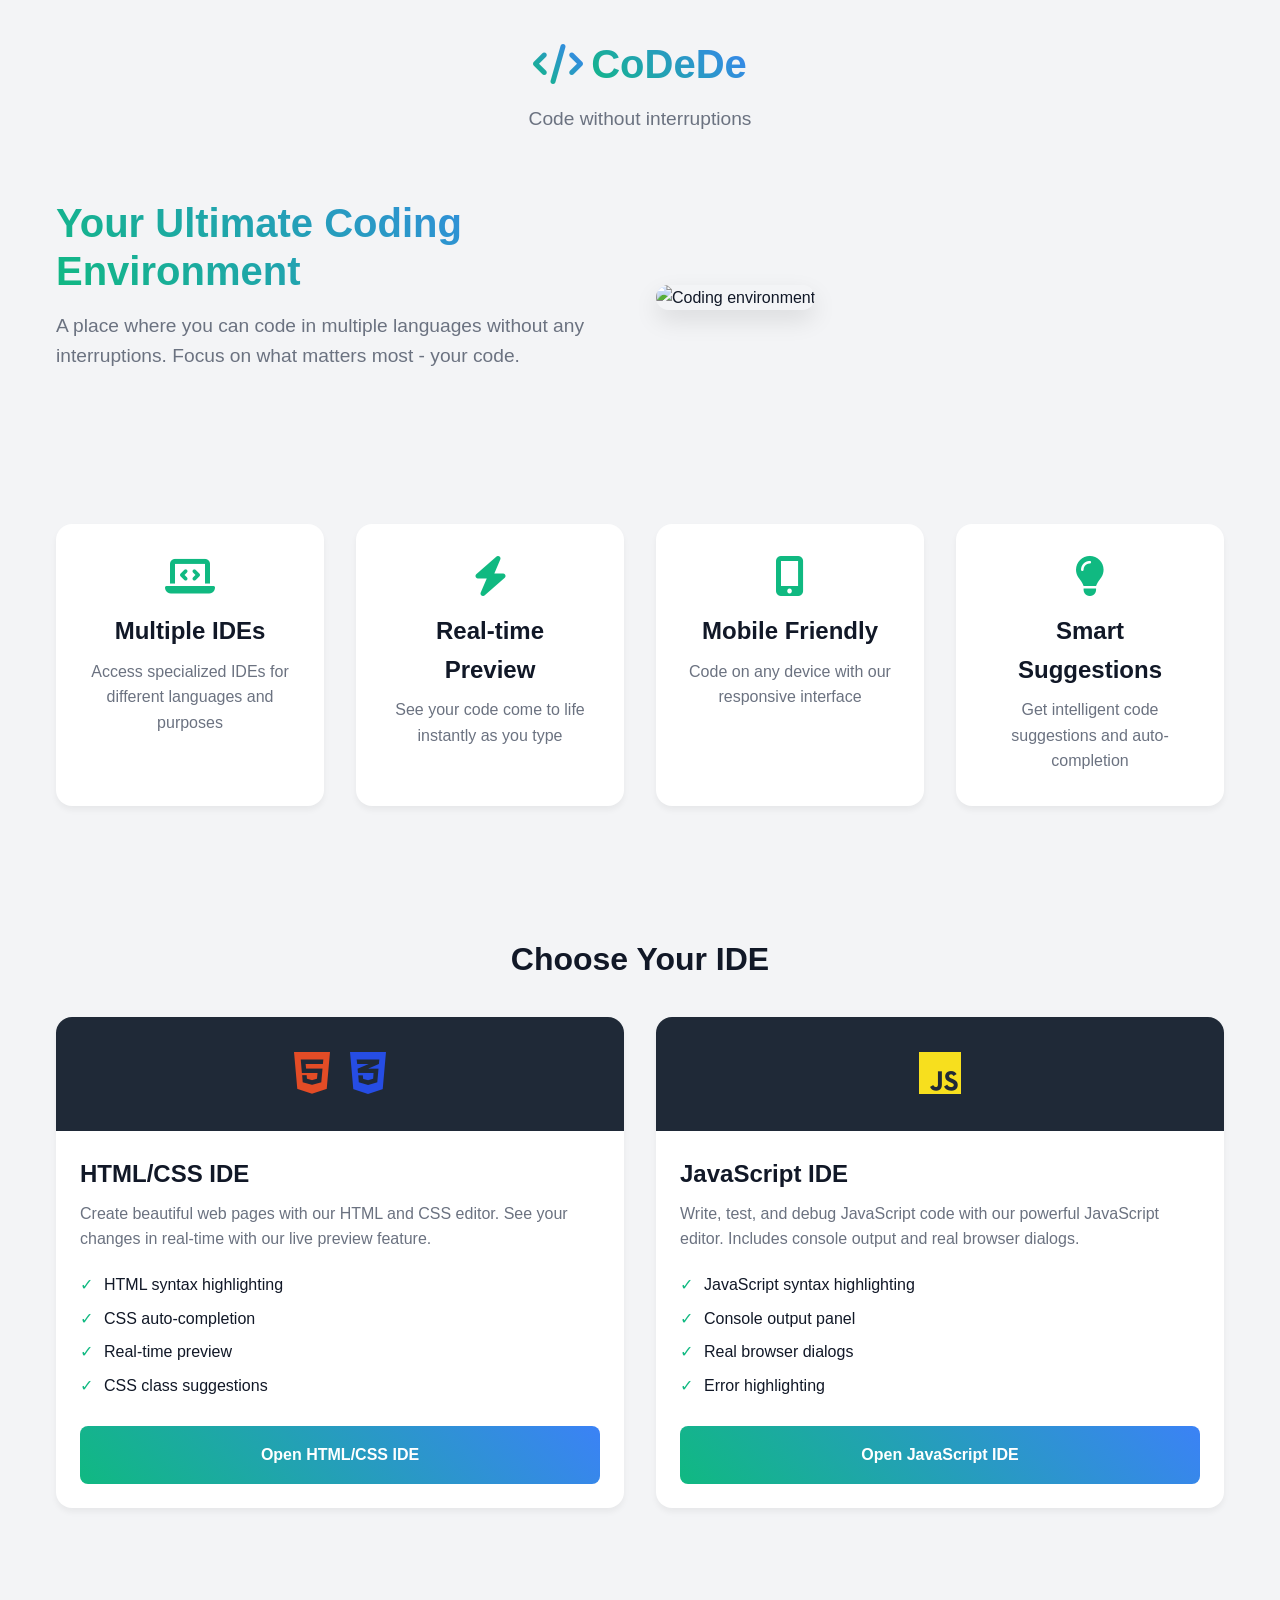
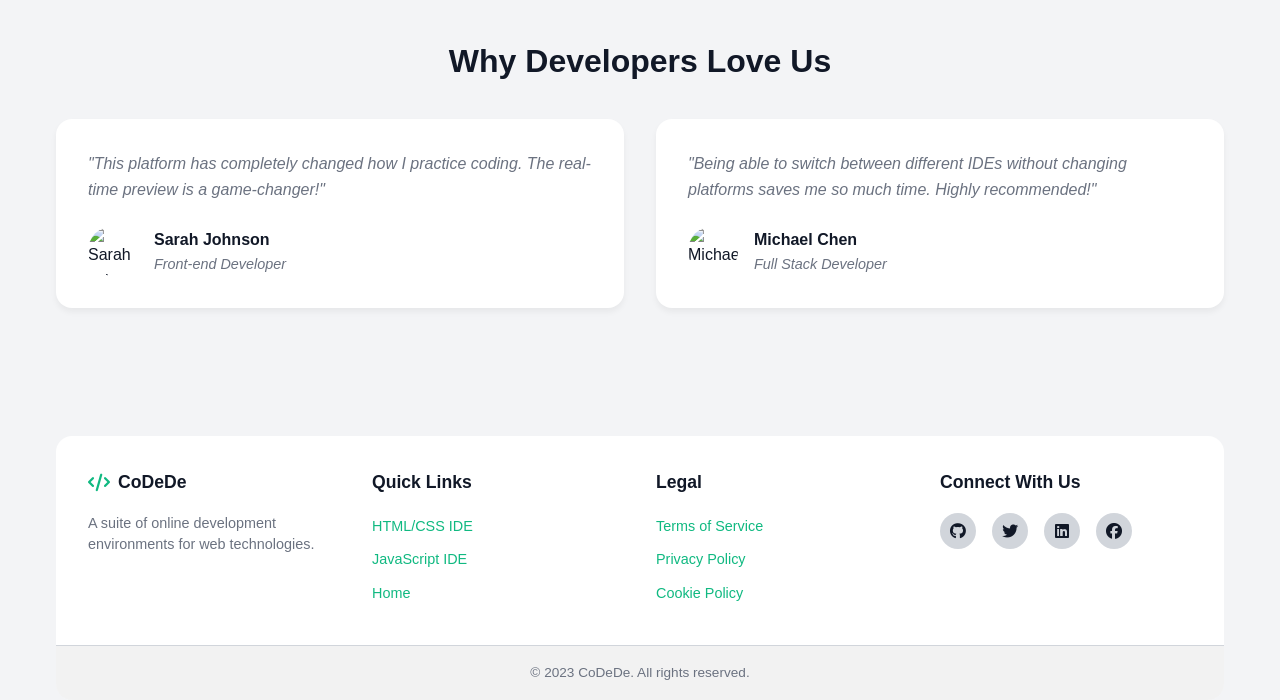
==== home.html @ 58b2e05a "Add files via upload" ====
<!DOCTYPE html>
<html lang="en">
<head>
  <meta charset="UTF-8">
  <meta name="viewport" content="width=device-width, initial-scale=1.0">
  <title>CoDeDe - Code Without Interruptions</title>
  <link rel="stylesheet" href="home-style.css">
  <link rel="stylesheet" href="https://cdnjs.cloudflare.com/ajax/libs/font-awesome/6.4.0/css/all.min.css">
</head>
<body>
  <div class="container">
    <header>
      <div class="logo">
        <i class="fas fa-code"></i>
        <h1>CoDeDe</h1>
      </div>
      <p class="tagline">Code without interruptions</p>
    </header>

    <section class="hero">
      <div class="hero-content">
        <h2>Your Ultimate Coding Environment</h2>
        <p>A place where you can code in multiple languages without any interruptions. Focus on what matters most - your code.</p>
      </div>
      <div class="hero-image">
        <img src="https://images.unsplash.com/photo-1555066931-4365d14bab8c?ixlib=rb-4.0.3&auto=format&fit=crop&w=600&q=80" alt="Coding environment">
      </div>
    </section>

    <section class="features">
      <div class="feature-card">
        <i class="fas fa-laptop-code"></i>
        <h3>Multiple IDEs</h3>
        <p>Access specialized IDEs for different languages and purposes</p>
      </div>
      <div class="feature-card">
        <i class="fas fa-bolt"></i>
        <h3>Real-time Preview</h3>
        <p>See your code come to life instantly as you type</p>
      </div>
      <div class="feature-card">
        <i class="fas fa-mobile-alt"></i>
        <h3>Mobile Friendly</h3>
        <p>Code on any device with our responsive interface</p>
      </div>
      <div class="feature-card">
        <i class="fas fa-lightbulb"></i>
        <h3>Smart Suggestions</h3>
        <p>Get intelligent code suggestions and auto-completion</p>
      </div>
    </section>

    <section class="ide-options">
      <h2>Choose Your IDE</h2>
      <div class="ide-cards">
        <div class="ide-card">
          <div class="ide-icon">
            <i class="fab fa-html5"></i>
            <i class="fab fa-css3-alt"></i>
          </div>
          <h3>HTML/CSS IDE</h3>
          <p>Create beautiful web pages with our HTML and CSS editor. See your changes in real-time with our live preview feature.</p>
          <ul>
            <li>HTML syntax highlighting</li>
            <li>CSS auto-completion</li>
            <li>Real-time preview</li>
            <li>CSS class suggestions</li>
          </ul>
          <a href="index.html" class="ide-button">Open HTML/CSS IDE</a>
        </div>
        
        <div class="ide-card">
          <div class="ide-icon">
            <i class="fab fa-js"></i>
          </div>
          <h3>JavaScript IDE</h3>
          <p>Write, test, and debug JavaScript code with our powerful JavaScript editor. Includes console output and real browser dialogs.</p>
          <ul>
            <li>JavaScript syntax highlighting</li>
            <li>Console output panel</li>
            <li>Real browser dialogs</li>
            <li>Error highlighting</li>
          </ul>
          <a href="JSDE-main/index.html" class="ide-button">Open JavaScript IDE</a>
        </div>
      </div>
    </section>

    <section class="testimonials">
      <h2>Why Developers Love Us</h2>
      <div class="testimonial-cards">
        <div class="testimonial-card">
          <p>"This platform has completely changed how I practice coding. The real-time preview is a game-changer!"</p>
          <div class="testimonial-author">
            <img src="https://randomuser.me/api/portraits/women/32.jpg" alt="Sarah Johnson">
            <div>
              <h4>Sarah Johnson</h4>
              <p>Front-end Developer</p>
            </div>
          </div>
        </div>
        <div class="testimonial-card">
          <p>"Being able to switch between different IDEs without changing platforms saves me so much time. Highly recommended!"</p>
          <div class="testimonial-author">
            <img src="https://randomuser.me/api/portraits/men/44.jpg" alt="Michael Chen">
            <div>
              <h4>Michael Chen</h4>
              <p>Full Stack Developer</p>
            </div>
          </div>
        </div>
      </div>
    </section>

    <footer class="footer">
      <div class="footer-content">
        <div class="footer-section">
          <h3><i class="fas fa-code"></i> CoDeDe</h3>
          <p>A suite of online development environments for web technologies.</p>
        </div>
        
        <div class="footer-section">
          <h3>Quick Links</h3>
          <ul>
            <li><a href="index.html">HTML/CSS IDE</a></li>
            <li><a href="JSDE-main/index.html">JavaScript IDE</a></li>
            <li><a href="home.html">Home</a></li>
          </ul>
        </div>
        
        <div class="footer-section">
          <h3>Legal</h3>
          <ul>
            <li><a href="terms.html">Terms of Service</a></li>
            <li><a href="privacy.html">Privacy Policy</a></li>
            <li><a href="cookies.html">Cookie Policy</a></li>
          </ul>
        </div>
        
        <div class="footer-section">
          <h3>Connect With Us</h3>
          <div class="social-links">
            <a href="https://github.com/codede" target="_blank" title="GitHub"><i class="fab fa-github"></i></a>
            <a href="https://twitter.com/codede" target="_blank" title="Twitter"><i class="fab fa-twitter"></i></a>
            <a href="https://linkedin.com/company/codede" target="_blank" title="LinkedIn"><i class="fab fa-linkedin"></i></a>
            <a href="https://facebook.com/codede" target="_blank" title="Facebook"><i class="fab fa-facebook"></i></a>
          </div>
        </div>
      </div>
      
      <div class="footer-bottom">
        <p>&copy; 2023 CoDeDe. All rights reserved.</p>
      </div>
    </footer>
  </div>

  <script>
    // Simple animation for the hero section
    document.addEventListener('DOMContentLoaded', function() {
      const heroContent = document.querySelector('.hero-content');
      const heroImage = document.querySelector('.hero-image');
      
      setTimeout(() => {
        heroContent.classList.add('animate');
        heroImage.classList.add('animate');
      }, 300);
      
      // Animate feature cards on scroll
      const featureCards = document.querySelectorAll('.feature-card');
      const ideCards = document.querySelectorAll('.ide-card');
      
      const observer = new IntersectionObserver((entries) => {
        entries.forEach(entry => {
          if (entry.isIntersecting) {
            entry.target.classList.add('animate');
          }
        });
      }, { threshold: 0.2 });
      
      featureCards.forEach(card => {
        observer.observe(card);
      });
      
      ideCards.forEach(card => {
        observer.observe(card);
      });
    });
  </script>
</body>
</html>
---- home-style.css ----
/* Base styles */
* {
  margin: 0;
  padding: 0;
  box-sizing: border-box;
}

:root {
  --primary-color: #10b981;
  --secondary-color: #3b82f6;
  --dark-bg: #1f2937;
  --light-bg: #f3f4f6;
  --text-dark: #111827;
  --text-light: #f9fafb;
  --text-muted: #6b7280;
  --border-color: #d1d5db;
  --card-bg: #ffffff;
  --hover-color: #059669;
  --gradient: linear-gradient(45deg, #10b981, #3b82f6);
}

body {
  font-family: -apple-system, BlinkMacSystemFont, 'Segoe UI', Roboto, Oxygen, Ubuntu, Cantarell, 'Open Sans', 'Helvetica Neue', sans-serif;
  background-color: var(--light-bg);
  color: var(--text-dark);
  line-height: 1.6;
}

.container {
  max-width: 1200px;
  margin: 0 auto;
  padding: 0 1rem;
}

a {
  text-decoration: none;
  color: var(--primary-color);
}

ul {
  list-style-position: inside;
  margin: 1rem 0;
}

/* Header styles */
header {
  padding: 2rem 0;
  text-align: center;
}

.logo {
  display: flex;
  align-items: center;
  justify-content: center;
  margin-bottom: 0.5rem;
}

.logo i {
  font-size: 2.5rem;
  margin-right: 0.5rem;
  background: var(--gradient);
  -webkit-background-clip: text;
  -webkit-text-fill-color: transparent;
}

.logo h1 {
  font-size: 2.5rem;
  font-weight: 700;
  background: var(--gradient);
  -webkit-background-clip: text;
  -webkit-text-fill-color: transparent;
}

.tagline {
  font-size: 1.2rem;
  color: var(--text-muted);
  font-weight: 500;
}

/* Hero section */
.hero {
  display: flex;
  align-items: center;
  justify-content: space-between;
  padding: 2rem 0 4rem;
  gap: 2rem;
}

.hero-content {
  flex: 1;
  opacity: 0;
  transform: translateY(20px);
  transition: all 0.8s ease-out;
}

.hero-content.animate {
  opacity: 1;
  transform: translateY(0);
}

.hero-content h2 {
  font-size: 2.5rem;
  margin-bottom: 1rem;
  line-height: 1.2;
  background: var(--gradient);
  -webkit-background-clip: text;
  -webkit-text-fill-color: transparent;
}

.hero-content p {
  font-size: 1.2rem;
  color: var(--text-muted);
  margin-bottom: 1.5rem;
}

.hero-image {
  flex: 1;
  opacity: 0;
  transform: translateX(20px);
  transition: all 0.8s ease-out;
}

.hero-image.animate {
  opacity: 1;
  transform: translateX(0);
}

.hero-image img {
  width: 100%;
  border-radius: 1rem;
  box-shadow: 0 10px 25px rgba(0, 0, 0, 0.1);
}

/* Features section */
.features {
  display: grid;
  grid-template-columns: repeat(auto-fit, minmax(250px, 1fr));
  gap: 2rem;
  padding: 4rem 0;
}

.feature-card {
  background-color: var(--card-bg);
  padding: 2rem;
  border-radius: 1rem;
  box-shadow: 0 4px 6px rgba(0, 0, 0, 0.05);
  text-align: center;
  transition: transform 0.3s ease, box-shadow 0.3s ease;
  opacity: 0;
  transform: translateY(20px);
  transition: all 0.5s ease-out;
}

.feature-card.animate {
  opacity: 1;
  transform: translateY(0);
}

.feature-card:hover {
  transform: translateY(-5px);
  box-shadow: 0 10px 15px rgba(0, 0, 0, 0.1);
}

.feature-card i {
  font-size: 2.5rem;
  margin-bottom: 1rem;
  color: var(--primary-color);
}

.feature-card h3 {
  font-size: 1.5rem;
  margin-bottom: 0.5rem;
}

.feature-card p {
  color: var(--text-muted);
}

/* IDE options section */
.ide-options {
  padding: 4rem 0;
}

.ide-options h2 {
  text-align: center;
  font-size: 2rem;
  margin-bottom: 2rem;
}

.ide-cards {
  display: grid;
  grid-template-columns: repeat(auto-fit, minmax(300px, 1fr));
  gap: 2rem;
}

.ide-card {
  background-color: var(--card-bg);
  border-radius: 1rem;
  overflow: hidden;
  box-shadow: 0 4px 6px rgba(0, 0, 0, 0.05);
  transition: transform 0.3s ease, box-shadow 0.3s ease;
  opacity: 0;
  transform: translateY(20px);
  transition: all 0.5s ease-out;
}

.ide-card.animate {
  opacity: 1;
  transform: translateY(0);
}

.ide-card:hover {
  transform: translateY(-5px);
  box-shadow: 0 10px 15px rgba(0, 0, 0, 0.1);
}

.ide-icon {
  background: var(--dark-bg);
  padding: 2rem;
  text-align: center;
}

.ide-icon i {
  font-size: 3rem;
  margin: 0 0.5rem;
}

.ide-icon .fa-html5 {
  color: #e34c26;
}

.ide-icon .fa-css3-alt {
  color: #264de4;
}

.ide-icon .fa-js {
  color: #f7df1e;
}

.ide-card h3 {
  font-size: 1.5rem;
  padding: 1.5rem 1.5rem 0.5rem;
}

.ide-card p {
  padding: 0 1.5rem;
  color: var(--text-muted);
}

.ide-card ul {
  padding: 0 1.5rem;
  list-style-type: none;
}

.ide-card ul li {
  padding: 0.25rem 0;
  position: relative;
  padding-left: 1.5rem;
}

.ide-card ul li:before {
  content: "✓";
  color: var(--primary-color);
  position: absolute;
  left: 0;
}

.ide-button {
  display: block;
  background: var(--gradient);
  color: white;
  text-align: center;
  padding: 1rem;
  margin: 1.5rem;
  border-radius: 0.5rem;
  font-weight: 600;
  transition: all 0.3s ease;
}

.ide-button:hover {
  background: var(--hover-color);
  transform: translateY(-2px);
}

/* Testimonials section */
.testimonials {
  padding: 4rem 0;
  background-color: var(--light-bg);
}

.testimonials h2 {
  text-align: center;
  font-size: 2rem;
  margin-bottom: 2rem;
}

.testimonial-cards {
  display: grid;
  grid-template-columns: repeat(auto-fit, minmax(300px, 1fr));
  gap: 2rem;
}

.testimonial-card {
  background-color: var(--card-bg);
  padding: 2rem;
  border-radius: 1rem;
  box-shadow: 0 4px 6px rgba(0, 0, 0, 0.05);
}

.testimonial-card p {
  font-style: italic;
  margin-bottom: 1.5rem;
  color: var(--text-muted);
}

.testimonial-author {
  display: flex;
  align-items: center;
}

.testimonial-author img {
  width: 50px;
  height: 50px;
  border-radius: 50%;
  margin-right: 1rem;
}

.testimonial-author h4 {
  font-weight: 600;
}

.testimonial-author p {
  margin: 0;
  font-size: 0.9rem;
}

/* Footer */
.footer {
  margin-top: 4rem;
  background-color: var(--card-bg);
  border-radius: 1rem;
  overflow: hidden;
  box-shadow: 0 4px 15px var(--shadow-color);
}

.footer-content {
  display: grid;
  grid-template-columns: repeat(auto-fit, minmax(200px, 1fr));
  gap: 2rem;
  padding: 2rem;
}

.footer-section h3 {
  font-size: 1.1rem;
  margin-bottom: 1rem;
  color: var(--text-dark);
  display: flex;
  align-items: center;
  gap: 0.5rem;
}

.footer-section h3 i {
  color: var(--primary-color);
}

.footer-section p {
  color: var(--text-muted);
  font-size: 0.9rem;
  line-height: 1.5;
  margin-bottom: 1rem;
}

.footer-section ul {
  list-style: none;
  padding: 0;
  margin: 0;
}

.footer-section ul li {
  margin-bottom: 0.5rem;
}

.footer-section ul li a {
  color: var(--primary-color);
  text-decoration: none;
  font-size: 0.9rem;
  transition: color 0.2s ease;
  display: inline-flex;
  align-items: center;
  gap: 0.5rem;
}

.footer-section ul li a:hover {
  color: var(--hover-color);
  text-decoration: underline;
}

.social-links {
  display: flex;
  gap: 1rem;
  margin-top: 0.5rem;
}

.social-links a {
  display: flex;
  align-items: center;
  justify-content: center;
  width: 36px;
  height: 36px;
  background-color: var(--border-color);
  color: var(--text-dark);
  border-radius: 50%;
  transition: all 0.3s ease;
}

.social-links a:hover {
  transform: translateY(-3px);
  background-color: var(--primary-color);
  color: white;
}

.footer-bottom {
  background-color: rgba(0, 0, 0, 0.05);
  padding: 1rem;
  text-align: center;
  font-size: 0.85rem;
  color: var(--text-muted);
  border-top: 1px solid var(--border-color);
}

/* Responsive styles */
@media (max-width: 768px) {
  .hero {
    flex-direction: column;
    text-align: center;
  }
  
  .hero-content h2 {
    font-size: 2rem;
  }
  
  .ide-cards {
    grid-template-columns: 1fr;
  }
  
  .testimonial-cards {
    grid-template-columns: 1fr;
  }
}

@media (max-width: 480px) {
  .logo h1 {
    font-size: 2rem;
  }
  
  .hero-content h2 {
    font-size: 1.75rem;
  }
  
  .feature-card {
    padding: 1.5rem;
  }
  
  .ide-icon {
    padding: 1.5rem;
  }
  
  .ide-icon i {
    font-size: 2.5rem;
  }
}
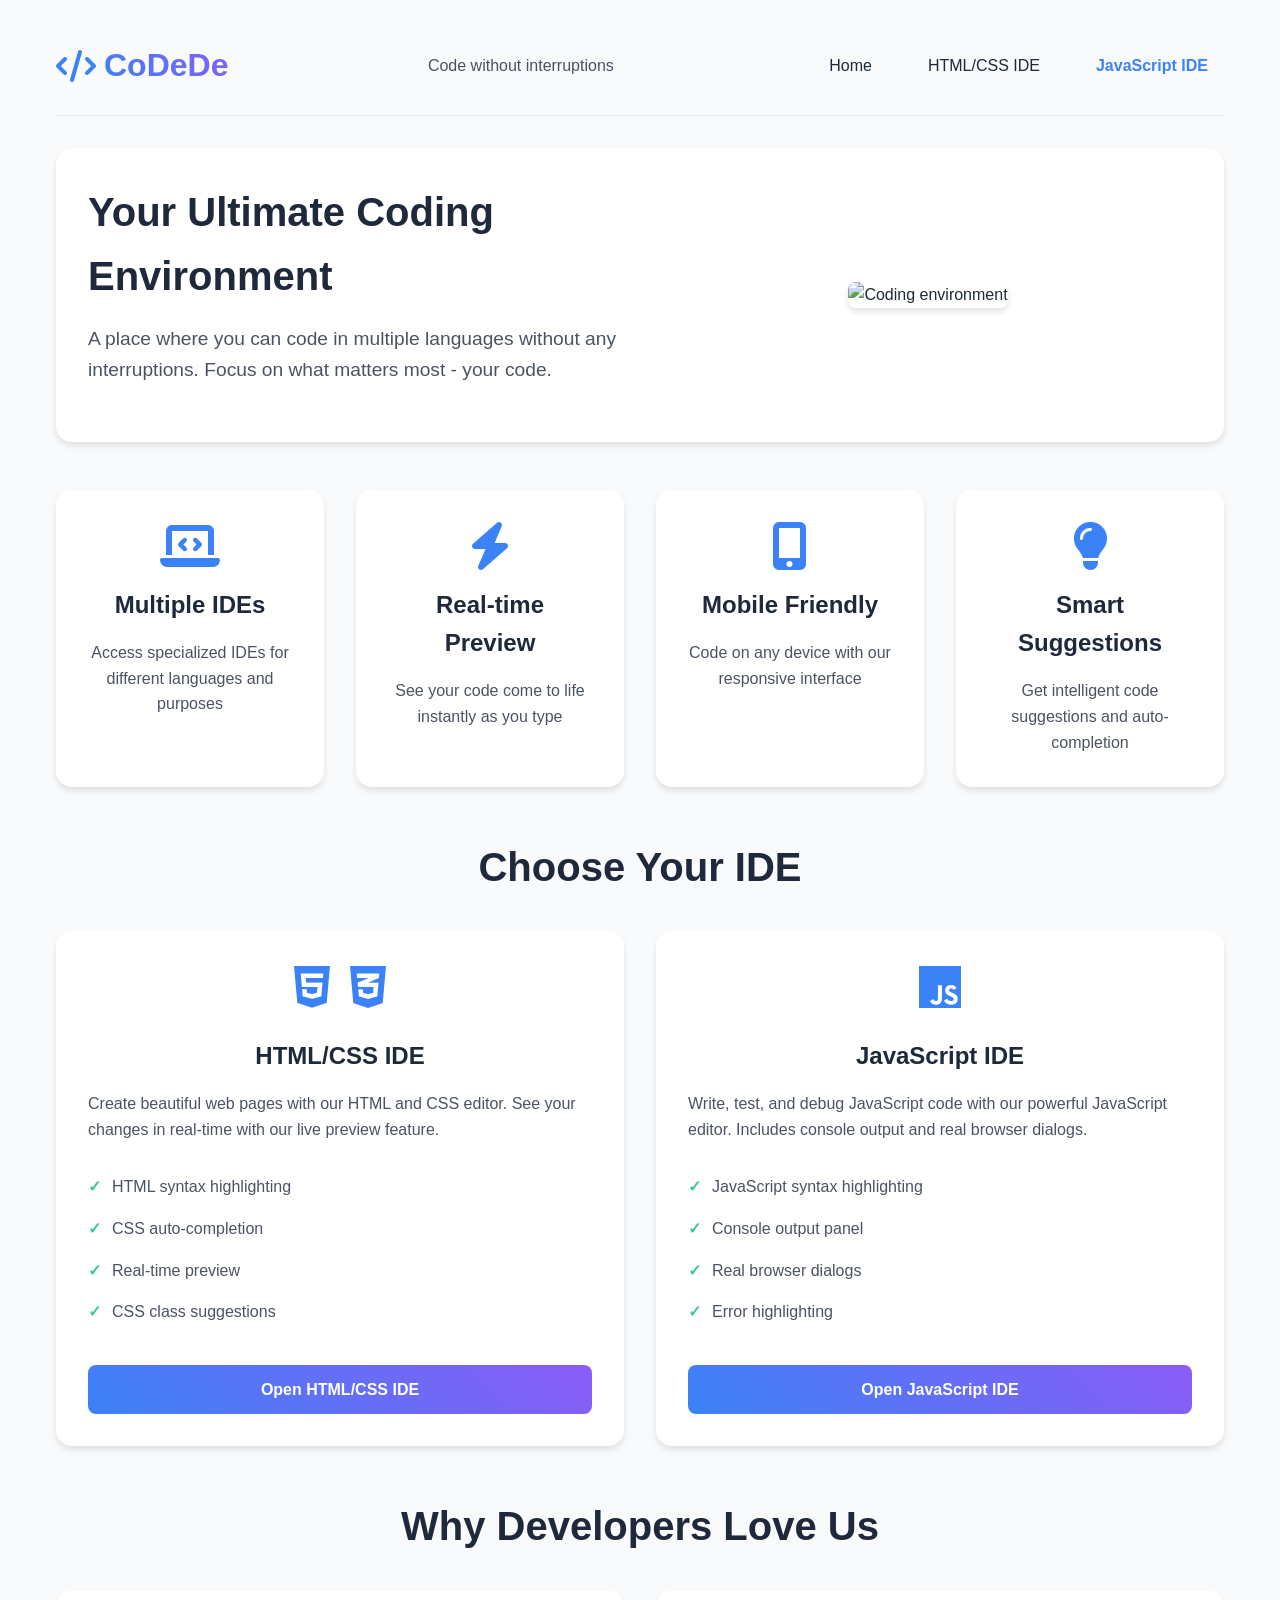
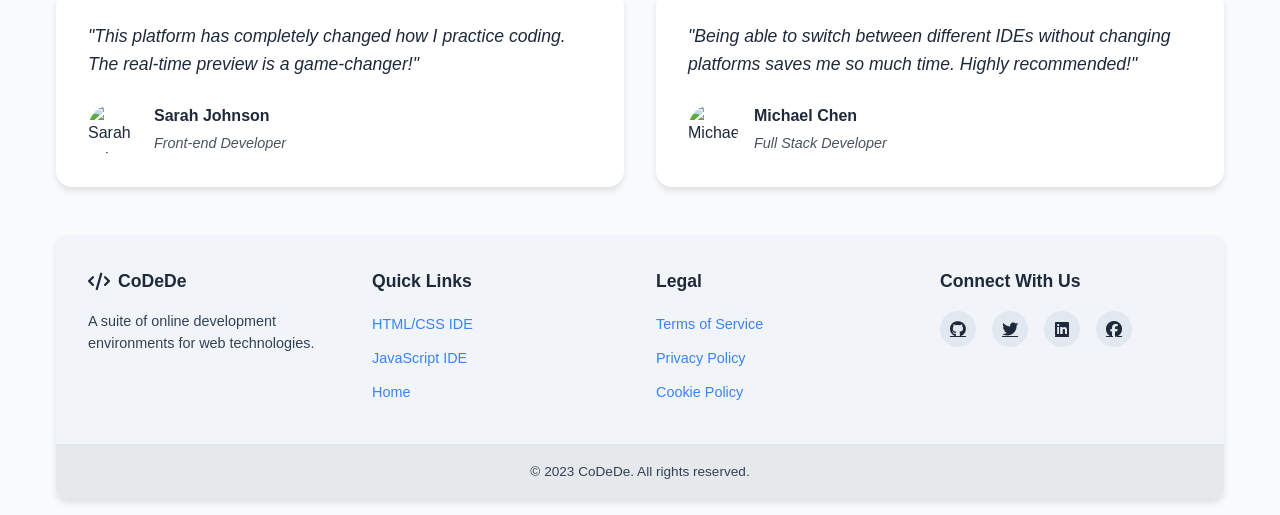
==== commit 3943aea7: "Add files via upload" ====
--- a/home.html
+++ b/home.html
@@ -4,7 +4,7 @@
   <meta charset="UTF-8">
   <meta name="viewport" content="width=device-width, initial-scale=1.0">
   <title>CoDeDe - Code Without Interruptions</title>
-  <link rel="stylesheet" href="home-style.css">
+  <link rel="stylesheet" href="style.css">
   <link rel="stylesheet" href="https://cdnjs.cloudflare.com/ajax/libs/font-awesome/6.4.0/css/all.min.css">
 </head>
 <body>
@@ -15,6 +15,11 @@
         <h1>CoDeDe</h1>
       </div>
       <p class="tagline">Code without interruptions</p>
+      <div class="nav-links">
+        <a href="home.html">Home</a>
+        <a href="cs.html">HTML/CSS IDE</a>
+        <a href="jsde.html" class="active">JavaScript IDE</a>
+      </div>
     </header>
 
     <section class="hero">
@@ -122,8 +127,8 @@
         <div class="footer-section">
           <h3>Quick Links</h3>
           <ul>
-            <li><a href="index.html">HTML/CSS IDE</a></li>
-            <li><a href="JSDE-main/index.html">JavaScript IDE</a></li>
+            <li><a href="cs.html">HTML/CSS IDE</a></li>
+            <li><a href="jsde.html">JavaScript IDE</a></li>
             <li><a href="home.html">Home</a></li>
           </ul>
         </div>
--- a/style.css
+++ b/style.css
@@ -0,0 +1,710 @@
+/* Global Styles */
+* {
+  margin: 0;
+  padding: 0;
+  box-sizing: border-box;
+}
+
+:root {
+  --bg-color: #f8fafc;
+  --panel-bg: #ffffff;
+  --text-color: #1e293b;
+  --border-color: #e2e8f0;
+  --primary-color: #3b82f6;
+  --secondary-color: #8b5cf6;
+  --shadow-color: rgba(0, 0, 0, 0.1);
+  --success-color: #10b981;
+  --error-color: #ef4444;
+  --footer-bg: #f1f5f9;
+  --footer-text: #334155;
+}
+
+body {
+  font-family: -apple-system, BlinkMacSystemFont, 'Segoe UI', Roboto, sans-serif;
+  background-color: var(--bg-color);
+  color: var(--text-color);
+  line-height: 1.6;
+}
+
+.container {
+  max-width: 1200px;
+  margin: 0 auto;
+  padding: 1rem;
+  min-height: 100vh;
+  display: flex;
+  flex-direction: column;
+}
+
+/* Header Styles */
+header {
+  display: flex;
+  justify-content: space-between;
+  align-items: center;
+  padding: 1.5rem 0;
+  margin-bottom: 2rem;
+  border-bottom: 1px solid var(--border-color);
+}
+
+.logo {
+  display: flex;
+  align-items: center;
+  gap: 0.5rem;
+}
+
+.logo i {
+  font-size: 2rem;
+  color: var(--primary-color);
+}
+
+.logo h1 {
+  font-size: 2rem;
+  margin: 0;
+  background: linear-gradient(45deg, var(--primary-color), var(--secondary-color));
+  -webkit-background-clip: text;
+  background-clip: text;
+  -webkit-text-fill-color: transparent;
+}
+
+.tagline {
+  font-size: 1rem;
+  color: var(--text-color);
+  margin: 0;
+  opacity: 0.8;
+}
+
+.nav-links {
+  display: flex;
+  gap: 1.5rem;
+  align-items: center;
+}
+
+.nav-links a {
+  color: var(--text-color);
+  text-decoration: none;
+  font-weight: 500;
+  transition: color 0.3s ease;
+  padding: 0.5rem 1rem;
+  border-radius: 0.5rem;
+}
+
+.nav-links a:hover {
+  color: var(--primary-color);
+  background-color: rgba(59, 130, 246, 0.1);
+}
+
+.nav-links a.active {
+  color: var(--primary-color);
+  font-weight: 600;
+}
+
+/* Hero Section */
+.hero {
+  display: flex;
+  align-items: center;
+  gap: 3rem;
+  margin-bottom: 3rem;
+  padding: 2rem;
+  background-color: var(--panel-bg);
+  border-radius: 1rem;
+  box-shadow: 0 4px 6px var(--shadow-color);
+}
+
+.hero-content {
+  flex: 1;
+}
+
+.hero-content h2 {
+  font-size: 2.5rem;
+  margin-bottom: 1rem;
+  color: var(--text-color);
+}
+
+.hero-content p {
+  font-size: 1.2rem;
+  color: var(--text-color);
+  opacity: 0.8;
+  margin-bottom: 1.5rem;
+}
+
+.hero-image {
+  flex: 1;
+  text-align: center;
+}
+
+.hero-image img {
+  max-width: 100%;
+  height: auto;
+  border-radius: 0.5rem;
+  box-shadow: 0 4px 6px var(--shadow-color);
+}
+
+/* Features Section */
+.features {
+  display: grid;
+  grid-template-columns: repeat(auto-fit, minmax(250px, 1fr));
+  gap: 2rem;
+  margin-bottom: 3rem;
+}
+
+.feature-card {
+  background-color: var(--panel-bg);
+  padding: 2rem;
+  border-radius: 1rem;
+  text-align: center;
+  box-shadow: 0 4px 6px var(--shadow-color);
+  transition: transform 0.3s ease;
+}
+
+.feature-card:hover {
+  transform: translateY(-5px);
+}
+
+.feature-card i {
+  font-size: 3rem;
+  color: var(--primary-color);
+  margin-bottom: 1rem;
+}
+
+.feature-card h3 {
+  font-size: 1.5rem;
+  margin-bottom: 1rem;
+  color: var(--text-color);
+}
+
+.feature-card p {
+  color: var(--text-color);
+  opacity: 0.8;
+}
+
+/* IDE Options Section */
+.ide-options {
+  margin-bottom: 3rem;
+}
+
+.ide-options h2 {
+  text-align: center;
+  font-size: 2.5rem;
+  margin-bottom: 2rem;
+  color: var(--text-color);
+}
+
+.ide-cards {
+  display: grid;
+  grid-template-columns: repeat(auto-fit, minmax(300px, 1fr));
+  gap: 2rem;
+}
+
+.ide-card {
+  background-color: var(--panel-bg);
+  padding: 2rem;
+  border-radius: 1rem;
+  box-shadow: 0 4px 6px var(--shadow-color);
+  transition: transform 0.3s ease;
+}
+
+.ide-card:hover {
+  transform: translateY(-5px);
+}
+
+.ide-icon {
+  text-align: center;
+  margin-bottom: 1.5rem;
+}
+
+.ide-icon i {
+  font-size: 3rem;
+  color: var(--primary-color);
+  margin: 0 0.5rem;
+}
+
+.ide-card h3 {
+  font-size: 1.5rem;
+  margin-bottom: 1rem;
+  color: var(--text-color);
+  text-align: center;
+}
+
+.ide-card p {
+  color: var(--text-color);
+  opacity: 0.8;
+  margin-bottom: 1.5rem;
+}
+
+.ide-card ul {
+  list-style: none;
+  margin-bottom: 2rem;
+}
+
+.ide-card li {
+  padding: 0.5rem 0;
+  color: var(--text-color);
+  opacity: 0.8;
+  position: relative;
+  padding-left: 1.5rem;
+}
+
+.ide-card li::before {
+  content: "✓";
+  position: absolute;
+  left: 0;
+  color: var(--success-color);
+  font-weight: bold;
+}
+
+.ide-button {
+  display: inline-block;
+  padding: 0.75rem 1.5rem;
+  background: linear-gradient(45deg, var(--primary-color), var(--secondary-color));
+  color: white;
+  text-decoration: none;
+  border-radius: 0.5rem;
+  font-weight: 600;
+  transition: transform 0.3s ease, box-shadow 0.3s ease;
+  text-align: center;
+  width: 100%;
+}
+
+.ide-button:hover {
+  transform: translateY(-2px);
+  box-shadow: 0 4px 12px rgba(59, 130, 246, 0.3);
+}
+
+/* Testimonials Section */
+.testimonials {
+  margin-bottom: 3rem;
+}
+
+.testimonials h2 {
+  text-align: center;
+  font-size: 2.5rem;
+  margin-bottom: 2rem;
+  color: var(--text-color);
+}
+
+.testimonial-cards {
+  display: grid;
+  grid-template-columns: repeat(auto-fit, minmax(300px, 1fr));
+  gap: 2rem;
+}
+
+.testimonial-card {
+  background-color: var(--panel-bg);
+  padding: 2rem;
+  border-radius: 1rem;
+  box-shadow: 0 4px 6px var(--shadow-color);
+}
+
+.testimonial-card p {
+  font-style: italic;
+  margin-bottom: 1.5rem;
+  color: var(--text-color);
+  font-size: 1.1rem;
+}
+
+.testimonial-author {
+  display: flex;
+  align-items: center;
+  gap: 1rem;
+}
+
+.testimonial-author img {
+  width: 50px;
+  height: 50px;
+  border-radius: 50%;
+  object-fit: cover;
+}
+
+.testimonial-author h4 {
+  color: var(--text-color);
+  margin-bottom: 0.25rem;
+}
+
+.testimonial-author p {
+  color: var(--text-color);
+  opacity: 0.8;
+  font-size: 0.9rem;
+  margin: 0;
+}
+
+/* Coming Soon Section */
+.coming-soon-section {
+  display: flex;
+  flex-direction: column;
+  align-items: center;
+  justify-content: center;
+  flex: 1;
+  text-align: center;
+  padding: 4rem 2rem;
+  background-color: var(--panel-bg);
+  border-radius: 1rem;
+  box-shadow: 0 4px 6px var(--shadow-color);
+  margin-bottom: 2rem;
+}
+
+.coming-soon-icon {
+  font-size: 6rem;
+  color: var(--primary-color);
+  margin-bottom: 2rem;
+  animation: pulse 2s infinite;
+}
+
+@keyframes pulse {
+  0% { transform: scale(1); }
+  50% { transform: scale(1.1); }
+  100% { transform: scale(1); }
+}
+
+.coming-soon-title {
+  font-size: 3rem;
+  font-weight: 700;
+  margin-bottom: 1rem;
+  background: linear-gradient(45deg, var(--primary-color), var(--secondary-color));
+  -webkit-background-clip: text;
+  background-clip: text;
+  -webkit-text-fill-color: transparent;
+}
+
+.coming-soon-subtitle {
+  font-size: 1.5rem;
+  color: var(--text-color);
+  margin-bottom: 2rem;
+  opacity: 0.8;
+}
+
+.coming-soon-description {
+  font-size: 1.1rem;
+  line-height: 1.6;
+  color: var(--text-color);
+  max-width: 600px;
+  margin-bottom: 3rem;
+}
+
+.features-list {
+  display: grid;
+  grid-template-columns: repeat(auto-fit, minmax(250px, 1fr));
+  gap: 2rem;
+  margin-bottom: 3rem;
+  width: 100%;
+  max-width: 800px;
+}
+
+.feature-item {
+  background-color: var(--bg-color);
+  padding: 1.5rem;
+  border-radius: 0.75rem;
+  border-left: 4px solid var(--primary-color);
+}
+
+.feature-item i {
+  font-size: 2rem;
+  color: var(--primary-color);
+  margin-bottom: 1rem;
+}
+
+.feature-item h3 {
+  font-size: 1.2rem;
+  margin-bottom: 0.5rem;
+  color: var(--text-color);
+}
+
+.feature-item p {
+  color: var(--text-color);
+  opacity: 0.8;
+  line-height: 1.5;
+}
+
+.notify-form {
+  display: flex;
+  gap: 1rem;
+  margin-bottom: 2rem;
+  max-width: 400px;
+  width: 100%;
+}
+
+.notify-input {
+  flex: 1;
+  padding: 0.75rem 1rem;
+  border: 2px solid var(--border-color);
+  border-radius: 0.5rem;
+  font-size: 1rem;
+  transition: border-color 0.3s ease;
+}
+
+.notify-input:focus {
+  outline: none;
+  border-color: var(--primary-color);
+}
+
+.notify-button {
+  padding: 0.75rem 1.5rem;
+  background: linear-gradient(45deg, var(--primary-color), var(--secondary-color));
+  color: white;
+  border: none;
+  border-radius: 0.5rem;
+  font-size: 1rem;
+  font-weight: 600;
+  cursor: pointer;
+  transition: transform 0.3s ease, box-shadow 0.3s ease;
+}
+
+.notify-button:hover {
+  transform: translateY(-2px);
+  box-shadow: 0 4px 12px rgba(59, 130, 246, 0.3);
+}
+
+/* Legal Pages Content */
+.legal-content {
+  background-color: var(--panel-bg);
+  padding: 2rem;
+  border-radius: 1rem;
+  box-shadow: 0 4px 6px var(--shadow-color);
+  margin-bottom: 2rem;
+  flex: 1;
+}
+
+.legal-content h1 {
+  font-size: 2.5rem;
+  margin-bottom: 2rem;
+  color: var(--text-color);
+}
+
+.legal-content h2 {
+  font-size: 1.8rem;
+  margin: 2rem 0 1rem 0;
+  color: var(--text-color);
+}
+
+.legal-content h3 {
+  font-size: 1.4rem;
+  margin: 1.5rem 0 0.75rem 0;
+  color: var(--text-color);
+}
+
+.legal-content p {
+  margin-bottom: 1rem;
+  color: var(--text-color);
+  line-height: 1.6;
+}
+
+.legal-content ul {
+  margin: 1rem 0;
+  padding-left: 2rem;
+}
+
+.legal-content li {
+  margin-bottom: 0.5rem;
+  color: var(--text-color);
+}
+
+.legal-content a {
+  color: var(--primary-color);
+  text-decoration: none;
+}
+
+.legal-content a:hover {
+  text-decoration: underline;
+}
+
+/* Table styles for legal pages */
+.legal-content table {
+  width: 100%;
+  border-collapse: collapse;
+  margin: 1rem 0 2rem;
+}
+
+.legal-content table th,
+.legal-content table td {
+  padding: 0.75rem;
+  text-align: left;
+  border: 1px solid var(--border-color);
+}
+
+.legal-content table th {
+  background-color: rgba(0, 0, 0, 0.05);
+  font-weight: 600;
+  color: var(--text-color);
+}
+
+.legal-content table tr:nth-child(even) {
+  background-color: rgba(0, 0, 0, 0.02);
+}
+
+.legal-content table tr:hover {
+  background-color: rgba(0, 0, 0, 0.05);
+}
+
+/* Footer */
+.footer {
+  margin-top: auto;
+  background-color: var(--footer-bg);
+  border-radius: 0.75rem;
+  box-shadow: 0 4px 6px var(--shadow-color);
+  overflow: hidden;
+}
+
+.footer-content {
+  display: grid;
+  grid-template-columns: repeat(auto-fit, minmax(200px, 1fr));
+  gap: 2rem;
+  padding: 2rem;
+}
+
+.footer-section h3 {
+  font-size: 1.1rem;
+  margin-bottom: 1rem;
+  color: var(--text-color);
+  display: flex;
+  align-items: center;
+  gap: 0.5rem;
+}
+
+.footer-section p {
+  color: var(--footer-text);
+  font-size: 0.9rem;
+  line-height: 1.5;
+  margin-bottom: 1rem;
+}
+
+.footer-section ul {
+  list-style: none;
+  padding: 0;
+}
+
+.footer-section ul li {
+  margin-bottom: 0.5rem;
+}
+
+.footer-section ul li a {
+  color: var(--primary-color);
+  text-decoration: none;
+  font-size: 0.9rem;
+  transition: color 0.2s ease;
+}
+
+.footer-section ul li a:hover {
+  color: var(--secondary-color);
+  text-decoration: underline;
+}
+
+.social-links {
+  display: flex;
+  gap: 1rem;
+  margin-top: 0.5rem;
+}
+
+.social-links a {
+  display: flex;
+  align-items: center;
+  justify-content: center;
+  width: 36px;
+  height: 36px;
+  background-color: var(--border-color);
+  color: var(--text-color);
+  border-radius: 50%;
+  transition: all 0.3s ease;
+}
+
+.social-links a:hover {
+  transform: translateY(-3px);
+  background-color: var(--primary-color);
+  color: white;
+}
+
+.footer-bottom {
+  background-color: rgba(0, 0, 0, 0.05);
+  padding: 1rem;
+  text-align: center;
+  font-size: 0.85rem;
+  color: var(--footer-text);
+  border-top: 1px solid var(--border-color);
+}
+
+/* Animations */
+.animate {
+  animation: fadeInUp 0.6s ease forwards;
+}
+
+@keyframes fadeInUp {
+  from {
+    opacity: 0;
+    transform: translateY(30px);
+  }
+  to {
+    opacity: 1;
+    transform: translateY(0);
+  }
+}
+
+/* Responsive Design */
+@media (max-width: 768px) {
+  .container {
+    padding: 0.5rem;
+  }
+  
+  header {
+    flex-direction: column;
+    align-items: flex-start;
+    gap: 1rem;
+  }
+  
+  .nav-links {
+    margin-top: 1rem;
+    flex-wrap: wrap;
+  }
+  
+  .hero {
+    flex-direction: column;
+    text-align: center;
+    gap: 2rem;
+  }
+  
+  .hero-content h2 {
+    font-size: 2rem;
+  }
+  
+  .coming-soon-title {
+    font-size: 2rem;
+  }
+  
+  .coming-soon-subtitle {
+    font-size: 1.2rem;
+  }
+  
+  .features-list {
+    grid-template-columns: 1fr;
+  }
+  
+  .notify-form {
+    flex-direction: column;
+  }
+  
+  .footer-content {
+    grid-template-columns: 1fr;
+    gap: 1.5rem;
+    padding: 1.5rem;
+  }
+  
+  .social-links {
+    justify-content: center;
+  }
+}
+
+@media (max-width: 480px) {
+  .hero-content h2 {
+    font-size: 1.5rem;
+  }
+  
+  .coming-soon-title {
+    font-size: 1.5rem;
+  }
+  
+  .coming-soon-subtitle {
+    font-size: 1rem;
+  }
+  
+  .feature-card,
+  .ide-card,
+  .testimonial-card {
+    padding: 1.5rem;
+  }
+} 
